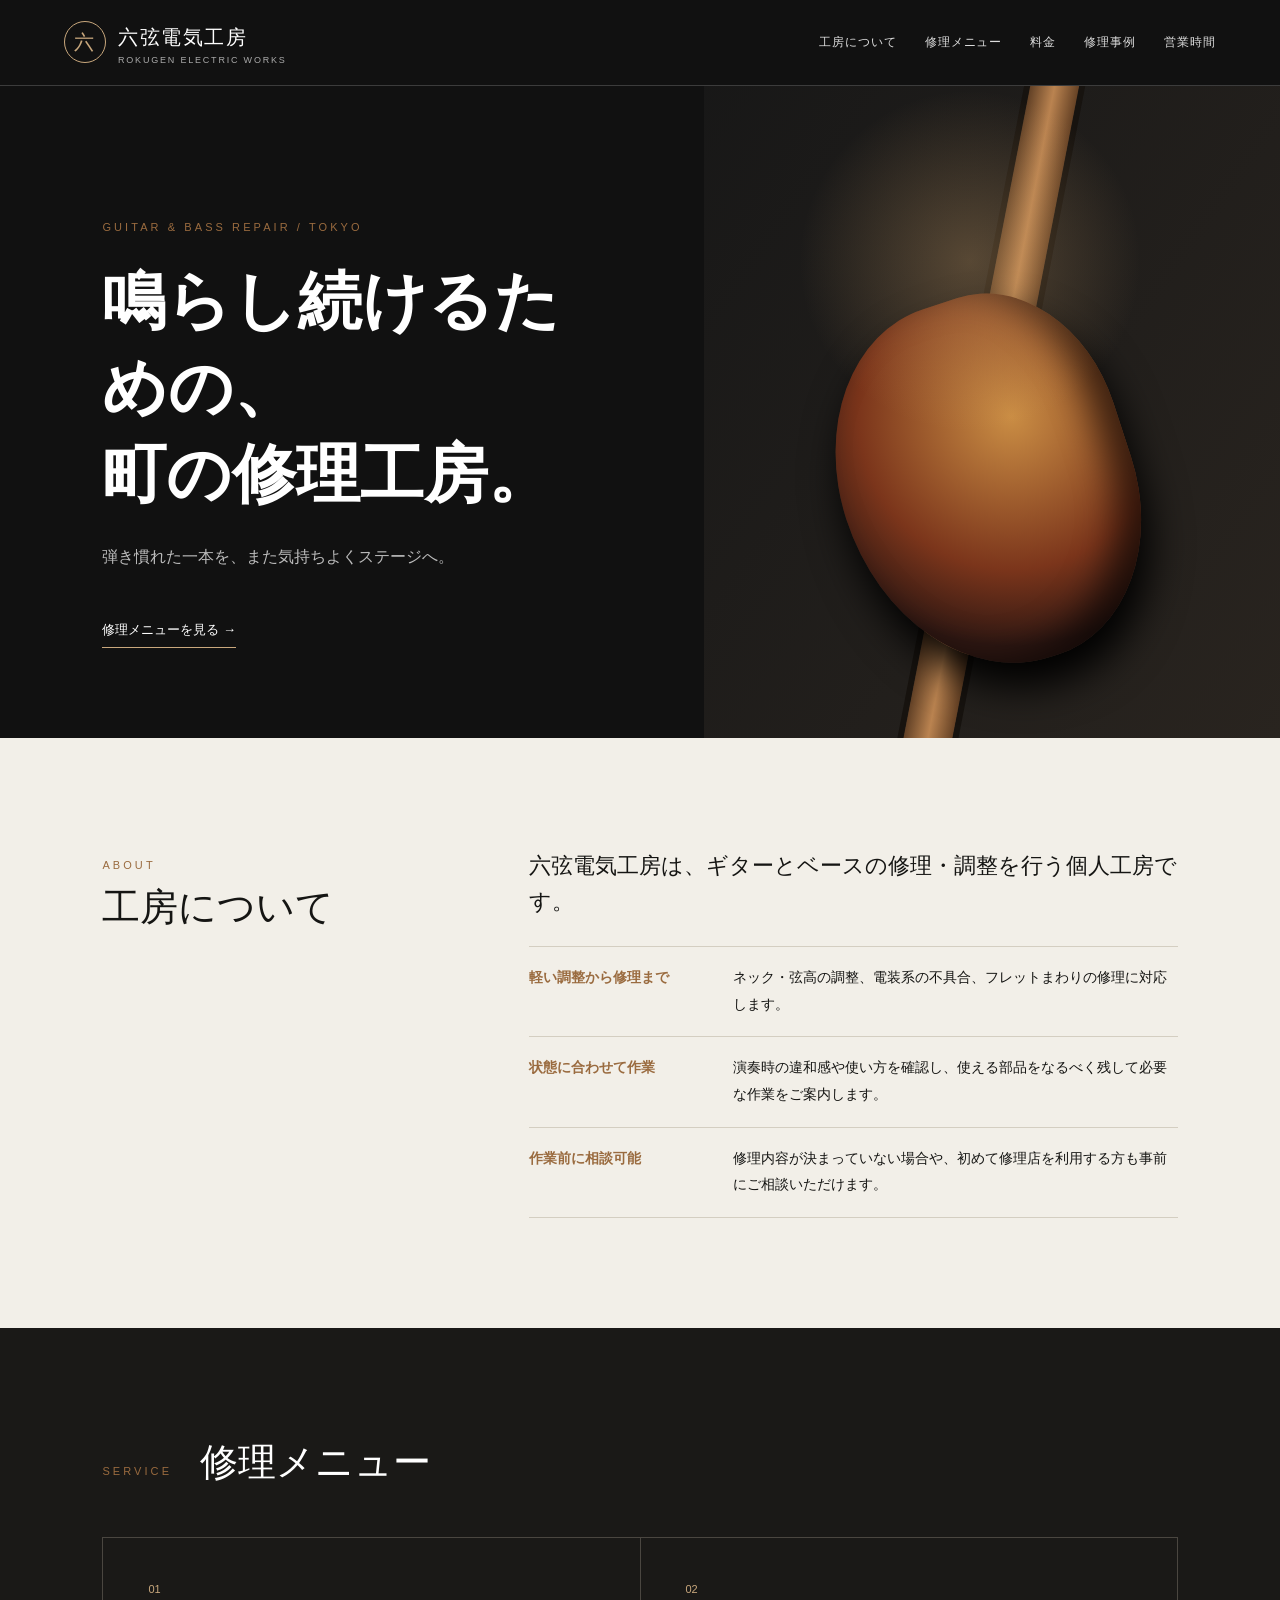
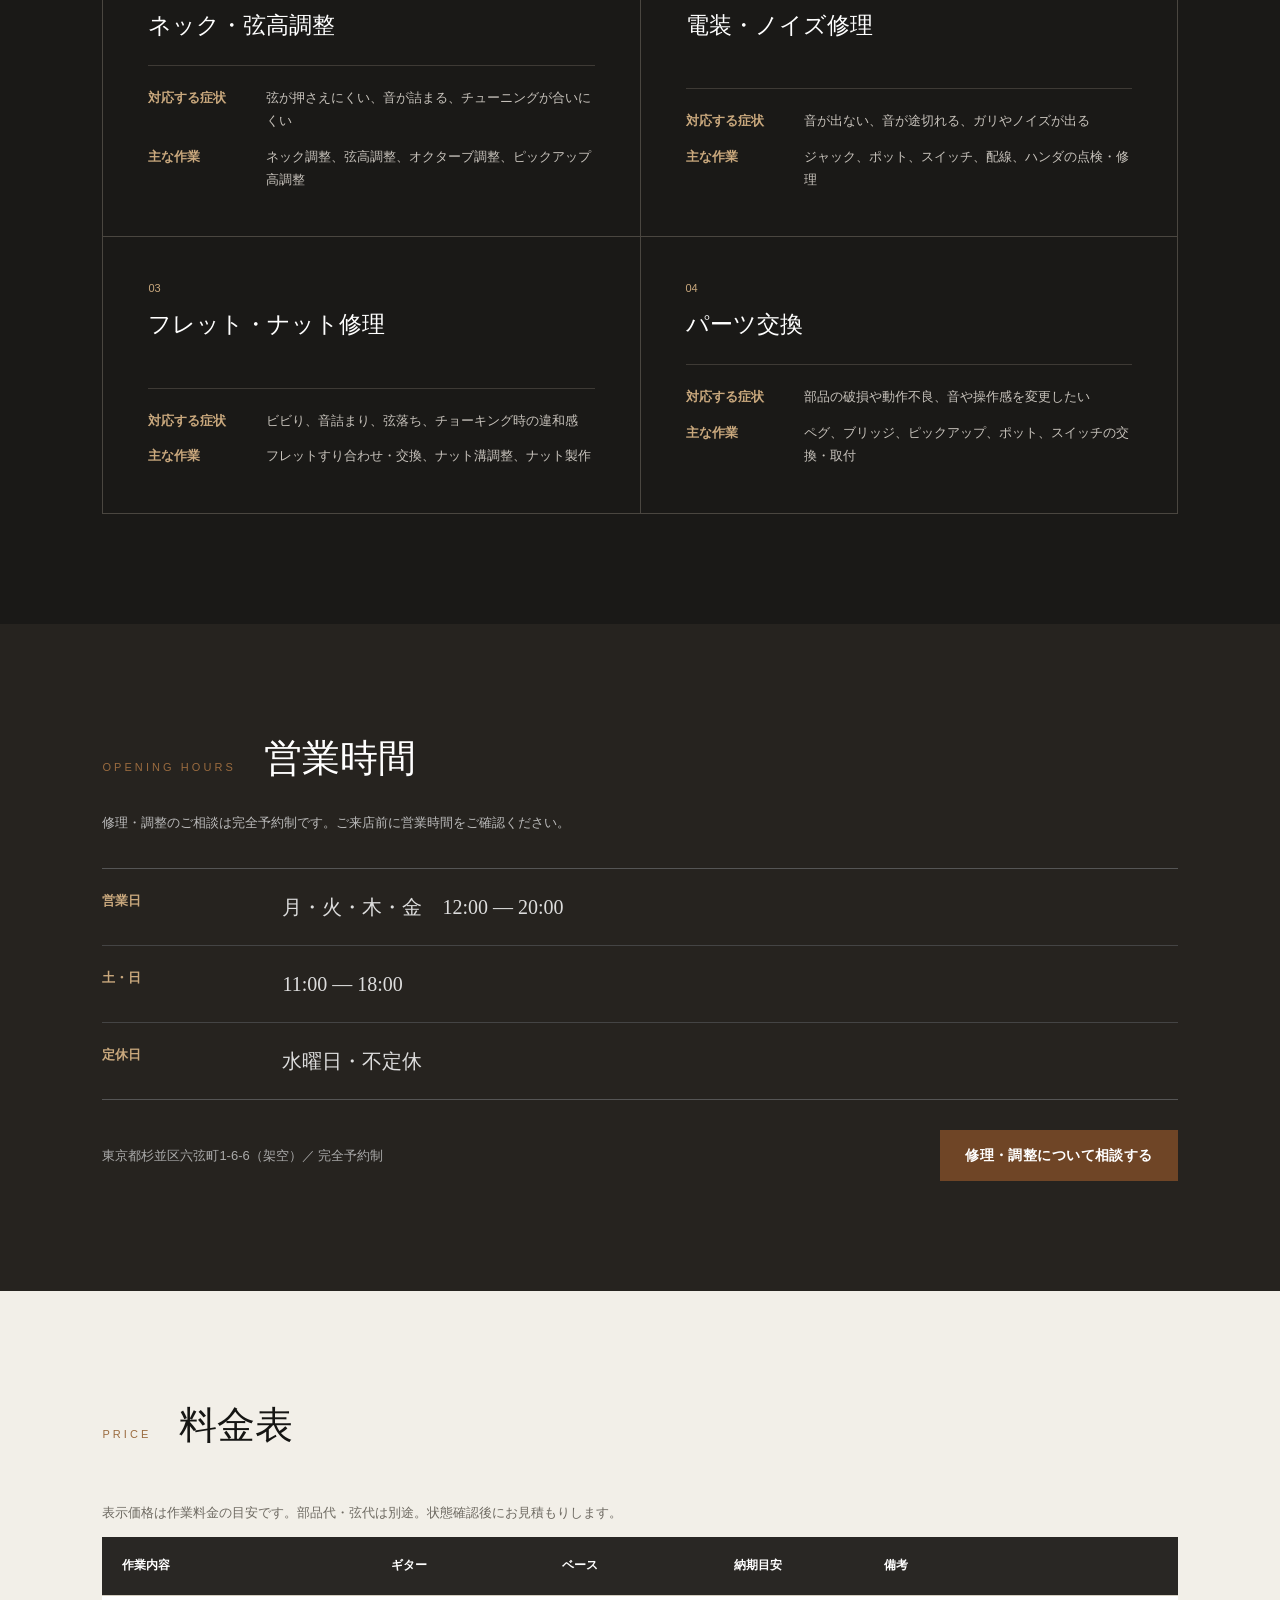
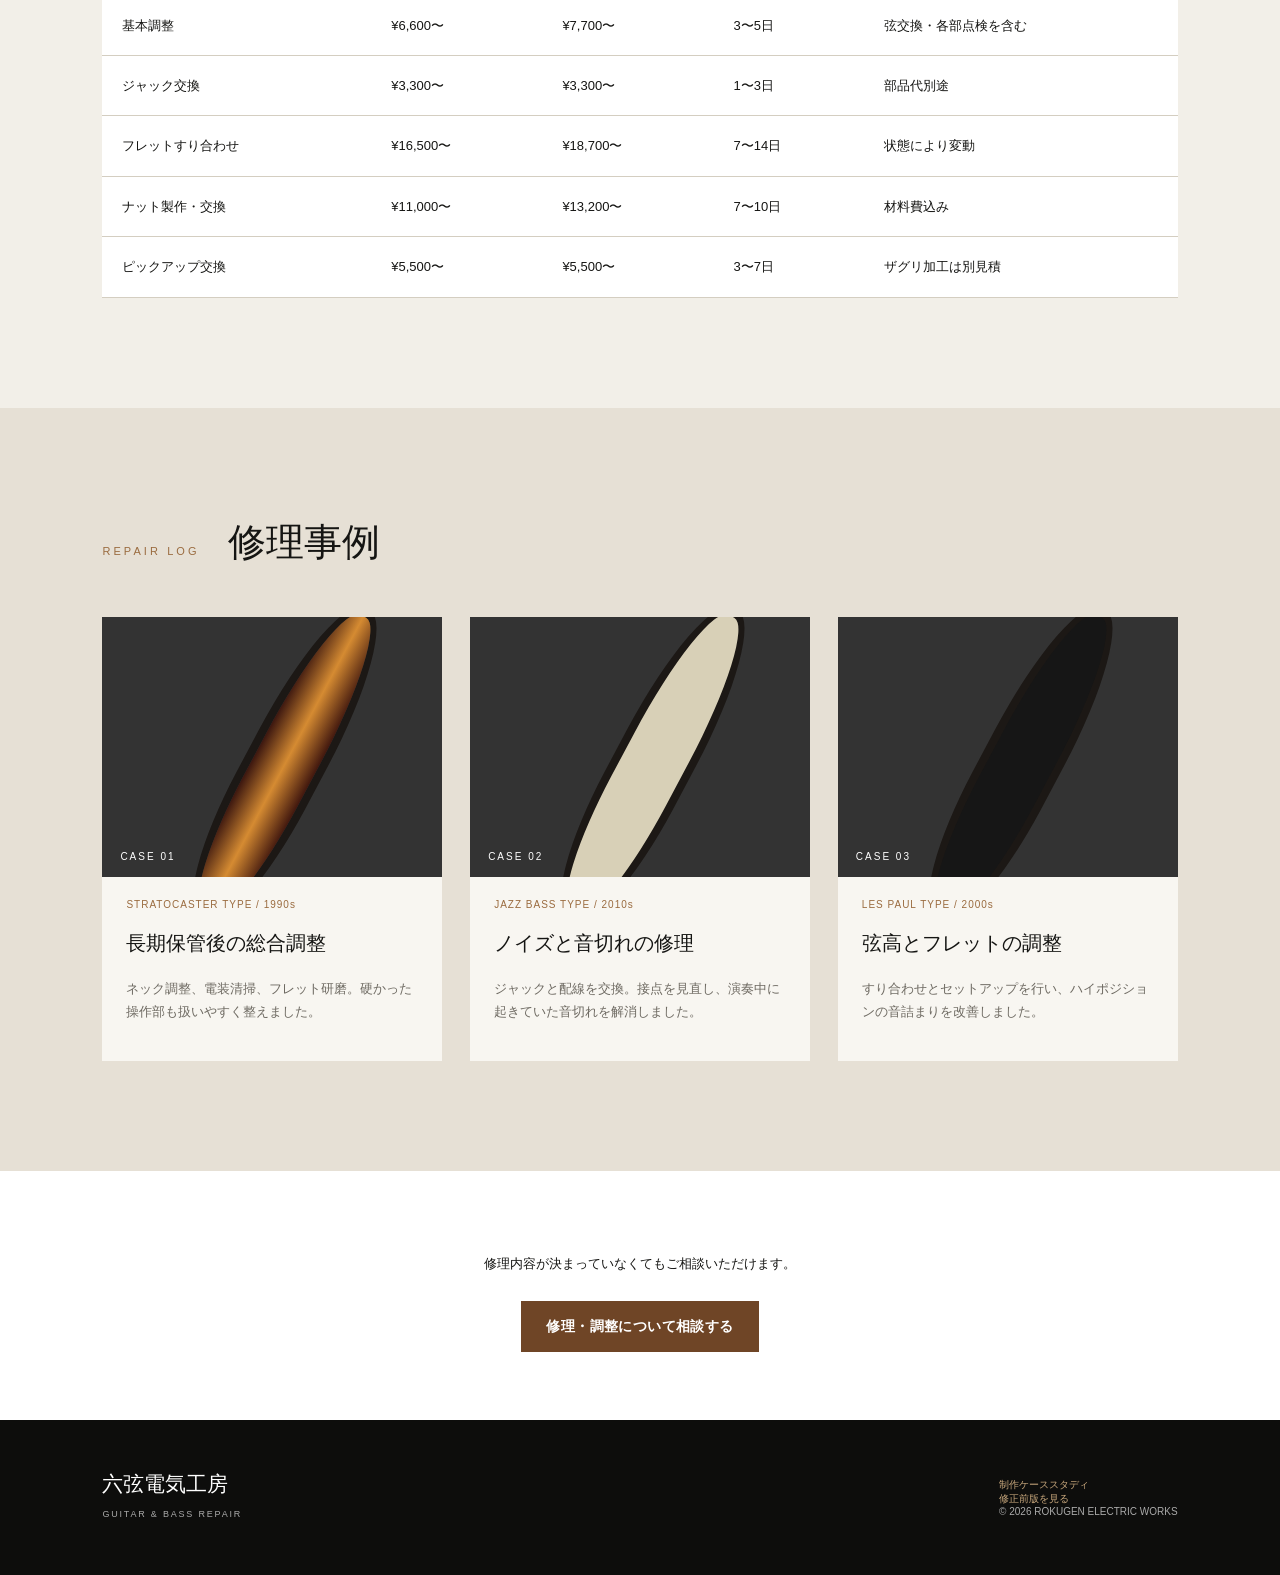
==== index.html @ 156c07ff "Publish final Rokugen Denki portfolio" ====
<!doctype html>
<html lang="ja">
<head>
  <meta charset="utf-8">
  <meta name="viewport" content="width=device-width, initial-scale=1">
  <meta name="description" content="六弦電気工房はギター・ベースの修理と調整を行う架空の個人工房です。">
  <title>六弦電気工房｜ギター・ベース修理</title>
  <link rel="stylesheet" href="style.css">
  <style>footer a{color:#c9a87d;text-decoration:none}footer a:hover{text-decoration:underline}</style>
</head>
<body>
  <header class="site-header">
    <a class="brand" href="#top" aria-label="六弦電気工房 ホーム">
      <span class="brand-mark" aria-hidden="true">六</span>
      <span>六弦電気工房<small>ROKUGEN ELECTRIC WORKS</small></span>
    </a>
    <button class="menu-toggle" type="button" aria-controls="main-nav" aria-expanded="false">MENU</button>
    <nav id="main-nav" class="main-nav" aria-label="メインメニュー">
      <a href="#about">工房について</a><a href="#services">修理メニュー</a><a href="#price">料金</a><a href="#works">修理事例</a><a href="#access">営業時間</a>
    </nav>
  </header>

  <main id="top">
    <section class="hero">
      <div class="hero-copy">
        <p class="eyebrow">GUITAR &amp; BASS REPAIR / TOKYO</p>
        <h1>鳴らし続けるための、<br>町の修理工房。</h1>
        <p>弾き慣れた一本を、また気持ちよくステージへ。</p>
        <a class="hero-link" href="#services">修理メニューを見る →</a>
      </div>
      <div class="hero-visual" role="img" aria-label="作業台に置かれたギターをイメージした装飾">
        <span class="neck"></span><span class="body-shape"></span><span class="work-light"></span>
      </div>
    </section>

    <section id="about" class="section about">
      <div class="section-heading"><p>ABOUT</p><h2>工房について</h2></div>
      <div class="about-copy">
        <p class="about-lead">六弦電気工房は、ギターとベースの修理・調整を行う個人工房です。</p>
        <ul class="about-points">
          <li><strong>軽い調整から修理まで</strong><span>ネック・弦高の調整、電装系の不具合、フレットまわりの修理に対応します。</span></li>
          <li><strong>状態に合わせて作業</strong><span>演奏時の違和感や使い方を確認し、使える部品をなるべく残して必要な作業をご案内します。</span></li>
          <li><strong>作業前に相談可能</strong><span>修理内容が決まっていない場合や、初めて修理店を利用する方も事前にご相談いただけます。</span></li>
        </ul>
      </div>
    </section>

    <section id="services" class="section services">
      <div class="section-heading light"><p>SERVICE</p><h2>修理メニュー</h2></div>
      <div class="service-grid">
        <article><span>01</span><h3>ネック・弦高調整</h3><dl class="service-detail"><dt>対応する症状</dt><dd>弦が押さえにくい、音が詰まる、チューニングが合いにくい</dd><dt>主な作業</dt><dd>ネック調整、弦高調整、オクターブ調整、ピックアップ高調整</dd></dl></article>
        <article><span>02</span><h3>電装・ノイズ修理</h3><dl class="service-detail"><dt>対応する症状</dt><dd>音が出ない、音が途切れる、ガリやノイズが出る</dd><dt>主な作業</dt><dd>ジャック、ポット、スイッチ、配線、ハンダの点検・修理</dd></dl></article>
        <article><span>03</span><h3>フレット・ナット修理</h3><dl class="service-detail"><dt>対応する症状</dt><dd>ビビり、音詰まり、弦落ち、チョーキング時の違和感</dd><dt>主な作業</dt><dd>フレットすり合わせ・交換、ナット溝調整、ナット製作</dd></dl></article>
        <article><span>04</span><h3>パーツ交換</h3><dl class="service-detail"><dt>対応する症状</dt><dd>部品の破損や動作不良、音や操作感を変更したい</dd><dt>主な作業</dt><dd>ペグ、ブリッジ、ピックアップ、ポット、スイッチの交換・取付</dd></dl></article>
      </div>
    </section>

    <section id="access" class="section access">
      <div class="section-heading light"><p>OPENING HOURS</p><h2>営業時間</h2></div>
      <p class="access-lead">修理・調整のご相談は完全予約制です。ご来店前に営業時間をご確認ください。</p>
      <div class="hours"><div><strong>営業日</strong><span>月・火・木・金　12:00 — 20:00</span></div><div><strong>土・日</strong><span>11:00 — 18:00</span></div><div><strong>定休日</strong><span>水曜日・不定休</span></div></div>
      <div class="access-actions">
        <p>東京都杉並区六弦町1-6-6（架空）／ 完全予約制</p>
        <a class="contact-button" href="mailto:info@example.com">修理・調整について相談する</a>
      </div>
    </section>

    <section id="price" class="section price-section">
      <div class="section-heading"><p>PRICE</p><h2>料金表</h2></div>
      <p class="section-note">表示価格は作業料金の目安です。部品代・弦代は別途。状態確認後にお見積もりします。</p>
      <table class="price-table">
        <thead><tr><th>作業内容</th><th>ギター</th><th>ベース</th><th>納期目安</th><th>備考</th></tr></thead>
        <tbody>
          <tr><td>基本調整</td><td>¥6,600〜</td><td>¥7,700〜</td><td>3〜5日</td><td>弦交換・各部点検を含む</td></tr>
          <tr><td>ジャック交換</td><td>¥3,300〜</td><td>¥3,300〜</td><td>1〜3日</td><td>部品代別途</td></tr>
          <tr><td>フレットすり合わせ</td><td>¥16,500〜</td><td>¥18,700〜</td><td>7〜14日</td><td>状態により変動</td></tr>
          <tr><td>ナット製作・交換</td><td>¥11,000〜</td><td>¥13,200〜</td><td>7〜10日</td><td>材料費込み</td></tr>
          <tr><td>ピックアップ交換</td><td>¥5,500〜</td><td>¥5,500〜</td><td>3〜7日</td><td>ザグリ加工は別見積</td></tr>
        </tbody>
      </table>
    </section>

    <section id="works" class="section works">
      <div class="section-heading"><p>REPAIR LOG</p><h2>修理事例</h2></div>
      <div class="works-grid">
        <article><div class="work-photo sunburst"><span>CASE 01</span></div><p class="work-meta">STRATOCASTER TYPE / 1990s</p><h3>長期保管後の総合調整</h3><p>ネック調整、電装清掃、フレット研磨。硬かった操作部も扱いやすく整えました。</p></article>
        <article><div class="work-photo bass"><span>CASE 02</span></div><p class="work-meta">JAZZ BASS TYPE / 2010s</p><h3>ノイズと音切れの修理</h3><p>ジャックと配線を交換。接点を見直し、演奏中に起きていた音切れを解消しました。</p></article>
        <article><div class="work-photo black"><span>CASE 03</span></div><p class="work-meta">LES PAUL TYPE / 2000s</p><h3>弦高とフレットの調整</h3><p>すり合わせとセットアップを行い、ハイポジションの音詰まりを改善しました。</p></article>
      </div>
    </section>

    <section class="contact">
      <p>修理内容が決まっていなくてもご相談いただけます。</p>
      <a class="contact-button" href="mailto:info@example.com">修理・調整について相談する</a>
    </section>
  </main>

  <footer><div><strong>六弦電気工房</strong><small>GUITAR &amp; BASS REPAIR</small></div><p><a href="case-study.html">制作ケーススタディ</a><br><a href="before/index.html">修正前版を見る</a><br>© 2026 ROKUGEN ELECTRIC WORKS</p></footer>
  <script src="script.js"></script>
</body>
</html>
---- style.css ----
:root{--ink:#151513;--paper:#f2efe8;--wood:#9a6b3f;--tan:#c9a87d;--line:#d4cec1;--muted:#6e6a62}*{box-sizing:border-box}html{scroll-behavior:smooth}body{margin:0;background:var(--paper);color:var(--ink);font-family:"Hiragino Kaku Gothic ProN","Yu Gothic",sans-serif;line-height:1.8}.site-header{height:86px;padding:0 5vw;display:flex;align-items:center;justify-content:space-between;border-bottom:1px solid rgba(255,255,255,.18);background:#111;color:#fff;position:absolute;z-index:10;width:100%}.brand{display:flex;align-items:center;gap:12px;color:#fff;text-decoration:none;font-family:serif;font-size:20px;letter-spacing:.08em}.brand-mark{display:grid;place-items:center;width:42px;height:42px;border:1px solid var(--tan);border-radius:50%;color:var(--tan)}.brand small{display:block;font:9px/1.2 Arial,sans-serif;letter-spacing:.2em;color:#aaa}.main-nav{display:flex;gap:28px}.main-nav a{color:#ddd;text-decoration:none;font-size:12px;letter-spacing:.08em}.main-nav a:hover{color:var(--tan)}.menu-toggle{display:none}.hero{min-height:720px;background:#111;color:#fff;display:grid;grid-template-columns:1.1fr .9fr;overflow:hidden}.hero-copy{padding:210px 8vw 90px;position:relative;z-index:2}.eyebrow,.section-heading p{font:11px/1.2 Arial,sans-serif;letter-spacing:.28em;color:var(--wood)}.hero h1{font-family:serif;font-size:clamp(42px,5vw,72px);line-height:1.35;margin:25px 0}.hero-copy>p:not(.eyebrow){color:#bcbcbc}.hero-link{display:inline-block;margin-top:30px;color:#fff;text-decoration:none;border-bottom:1px solid var(--tan);font-size:13px;padding-bottom:5px}.hero-visual{position:relative;background:linear-gradient(125deg,#171717,#29241f)}.work-light{position:absolute;left:15%;top:11%;width:360px;height:360px;border-radius:50%;background:radial-gradient(circle,rgba(220,172,112,.3),transparent 67%)}.neck{position:absolute;left:48%;top:-8%;width:48px;height:110%;background:linear-gradient(90deg,#624126,#ba8350,#664225);transform:rotate(11deg);box-shadow:0 0 0 6px #17130f}.body-shape{position:absolute;left:24%;bottom:70px;width:290px;height:370px;background:radial-gradient(circle at 65% 35%,#ca8d44,#7b351b 50%,#301813 75%);border-radius:50% 42% 47% 55%;transform:rotate(-18deg);box-shadow:inset -22px -12px 35px rgba(0,0,0,.6),0 25px 40px #000}.section{padding:110px 8vw}.section-heading{display:flex;align-items:baseline;gap:28px;margin-bottom:48px}.section-heading h2{font:38px/1.3 serif;margin:0}.section-heading.light h2{color:#fff}.about{display:grid;grid-template-columns:1fr 2fr;gap:8vw}.about .section-heading{display:block}.about-copy{max-width:720px;font-family:serif;font-size:16px;line-height:1.9}.about-lead{margin:0 0 26px;font-size:22px;line-height:1.65}.about-points{list-style:none;margin:0;padding:0;border-top:1px solid var(--line)}.about-points li{display:grid;grid-template-columns:180px minmax(0,1fr);gap:24px;padding:18px 0;border-bottom:1px solid var(--line)}.about-points strong{font-size:14px;color:var(--wood)}.about-points span{font-size:14px}.services{background:#1a1917}.service-grid{display:grid;grid-template-columns:repeat(2,1fr);border-top:1px solid #4a4640;border-left:1px solid #4a4640}.service-grid article{display:flex;flex-direction:column;padding:45px;border-right:1px solid #4a4640;border-bottom:1px solid #4a4640;color:#bbb}.service-grid>article>span{font:11px Arial;color:var(--tan)}.service-grid h3{color:#fff;font:23px serif;margin:15px 0 24px}.service-detail{display:grid;grid-template-columns:100px minmax(0,1fr);gap:12px 18px;margin:auto 0 0;padding-top:20px;border-top:1px solid #3e3a35;font-size:13px}.service-detail dt{color:var(--tan);font-weight:700}.service-detail dd{margin:0;color:#c8c3bc}.section-note{color:var(--muted);font-size:13px}.price-table{width:100%;border-collapse:collapse;background:#fff;min-width:900px}.price-table th,.price-table td{padding:18px 20px;text-align:left;border-bottom:1px solid var(--line);white-space:nowrap}.price-table th{background:#292724;color:#fff;font-size:12px}.price-table td{font-size:13px}.works{background:#e6e0d5}.works-grid{display:grid;grid-template-columns:repeat(3,1fr);gap:28px}.works-grid article{background:#f8f6f1;padding-bottom:25px}.works-grid article>p,.works-grid h3{margin-left:24px;margin-right:24px}.work-photo{height:260px;position:relative;overflow:hidden;background:#333}.work-photo:before{content:"";position:absolute;width:62px;height:330px;left:45%;top:-20px;border-radius:45% 45% 40% 40%;transform:rotate(28deg);box-shadow:0 0 0 8px #1c1815}.work-photo.sunburst:before{background:linear-gradient(90deg,#3b160f,#d58b32,#41170e)}.work-photo.bass:before{background:#d8d0b7}.work-photo.black:before{background:#161616}.work-photo span{position:absolute;bottom:15px;left:18px;font:10px Arial;color:#fff;letter-spacing:.2em}.work-meta{font:10px Arial;color:var(--wood);letter-spacing:.1em;margin-top:22px}.works-grid h3{font:20px serif}.works-grid article>p:last-child{font-size:13px;color:var(--muted)}.access{background:#26231f;color:#ddd}.access-lead{max-width:650px;margin:-22px 0 34px;font-size:13px;color:#bbb}.hours{border-top:1px solid #555;border-bottom:1px solid #555;margin-bottom:30px}.hours div{display:grid;grid-template-columns:180px 1fr;padding:20px 0;border-bottom:1px solid #444}.hours div:last-child{border:0}.hours strong{font-size:13px;color:var(--tan)}.hours span{font-family:serif;font-size:20px}.access-actions{display:flex;align-items:center;justify-content:space-between;gap:30px}.access-actions p{margin:0;font-size:13px;color:#aaa}.contact{text-align:center;padding:68px;background:#fff}.contact p{font-size:13px}.contact-button{display:inline-flex;align-items:center;justify-content:center;min-height:46px;margin-top:12px;padding:12px 24px;background:#6f4526;color:#fff;border:1px solid #6f4526;text-decoration:none;font-size:14px;font-weight:700;letter-spacing:.03em}.contact-button:hover{background:#54331c;border-color:#54331c}.contact-button:focus-visible{outline:3px solid var(--tan);outline-offset:3px}.access-actions .contact-button{flex:0 0 auto;margin:0}footer{background:#0d0d0c;color:#aaa;padding:48px 8vw;display:flex;justify-content:space-between;align-items:end}footer strong{display:block;color:#fff;font:21px serif}footer small{font:9px Arial;letter-spacing:.2em}footer p{font:10px Arial}
@media(max-width:700px){.site-header{height:70px;padding:0 18px}.brand{font-size:16px}.brand-mark{width:34px;height:34px}.menu-toggle{display:block;min-width:57px;background:none;color:#fff;border:1px solid #777;padding:6px 9px;font-size:10px}.menu-toggle[aria-expanded="true"]{color:var(--tan);border-color:var(--tan)}.main-nav{display:none;position:absolute;top:70px;left:0;width:100%;padding:18px;background:#181818;flex-direction:column;gap:0;border-top:1px solid #3e3933;box-shadow:0 15px 25px rgba(0,0,0,.28)}.main-nav.open{display:flex}.main-nav a{display:block;padding:12px 5px;border-bottom:1px solid #333}.hero{min-height:620px;display:block;position:relative}.hero-copy{padding:150px 24px 80px}.hero h1{font-size:40px}.hero-visual{position:absolute;inset:0;opacity:.35}.body-shape{width:250px;height:330px;left:30%;bottom:30px}.section{padding:75px 22px}.section-heading{display:block;margin-bottom:32px}.section-heading h2{font-size:31px}.about{display:block}.about-copy{font-size:15px;line-height:1.85}.about-lead{font-size:19px;line-height:1.65;margin-bottom:22px}.about-points li{display:block;padding:16px 0}.about-points strong,.about-points span{display:block}.about-points strong{margin-bottom:5px}.service-grid{display:block}.service-grid article{padding:30px 25px}.service-detail{grid-template-columns:88px minmax(0,1fr);gap:10px 14px}.price-section{overflow:visible}.price-table{display:block;width:100%;min-width:0;background:transparent}.price-table thead{position:absolute;width:1px;height:1px;padding:0;margin:-1px;overflow:hidden;clip:rect(0,0,0,0);white-space:nowrap;border:0}.price-table tbody{display:grid;gap:16px}.price-table tr{display:block;background:#fff;border-top:4px solid #292724;box-shadow:0 2px 8px rgba(0,0,0,.08)}.price-table td{display:grid;grid-template-columns:92px minmax(0,1fr);gap:12px;width:100%;padding:11px 14px;white-space:normal;border-bottom:1px solid var(--line);font-size:13px}.price-table td:last-child{border-bottom:0}.price-table td::before{color:var(--wood);font-size:11px;font-weight:bold}.price-table td:nth-child(1)::before{content:"作業内容"}.price-table td:nth-child(2)::before{content:"ギター"}.price-table td:nth-child(3)::before{content:"ベース"}.price-table td:nth-child(4)::before{content:"納期目安"}.price-table td:nth-child(5)::before{content:"備考"}.works-grid{display:block}.works-grid article{margin-bottom:25px}.work-photo{height:230px}.access-lead{margin:-8px 0 26px}.hours div{grid-template-columns:78px minmax(0,1fr);gap:12px;padding:15px 0}.hours span{font-size:16px;line-height:1.65}.access-actions{display:block}.access-actions p{margin-bottom:20px}.contact{padding:52px 20px}.contact-button{width:100%;max-width:360px;min-height:52px;margin-left:auto;margin-right:auto;padding:13px 18px;font-size:14px}.access-actions .contact-button{display:flex;margin:0}footer{display:block;padding:42px 22px}footer p{margin-top:28px}}
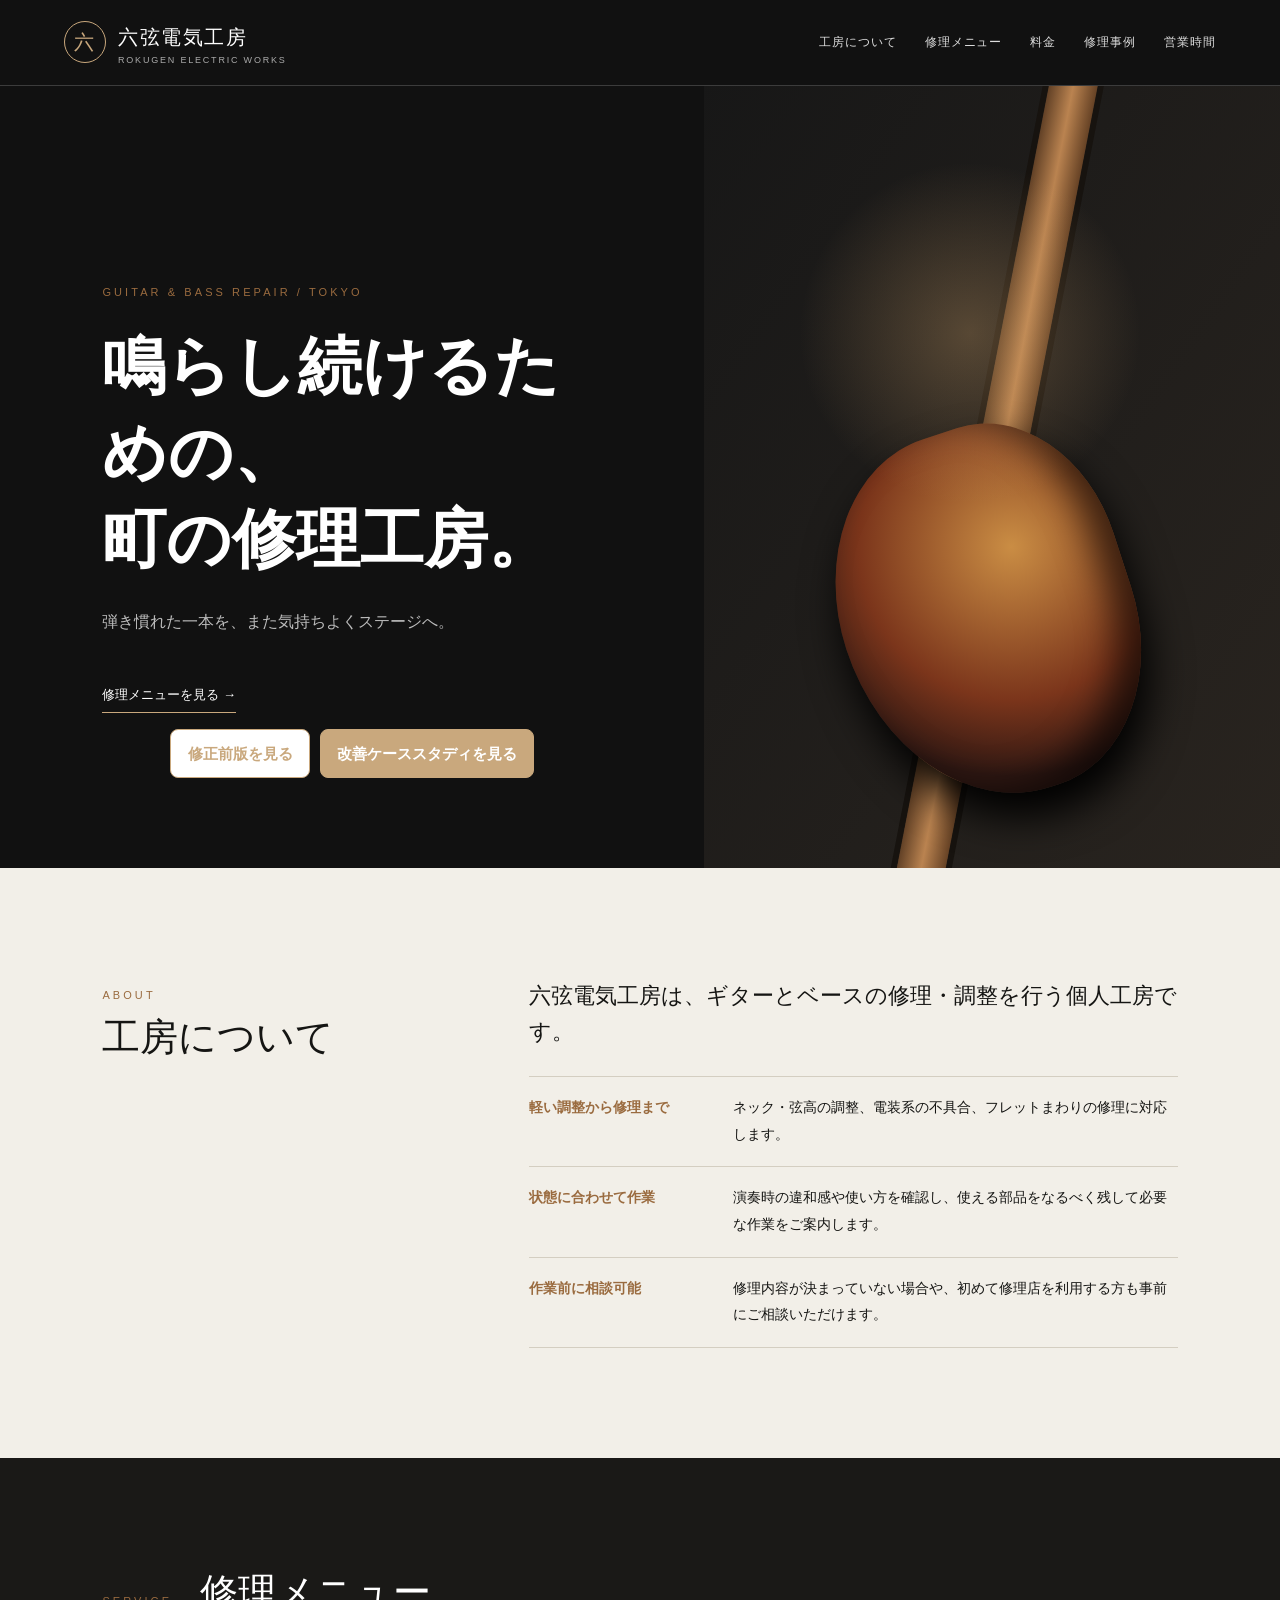
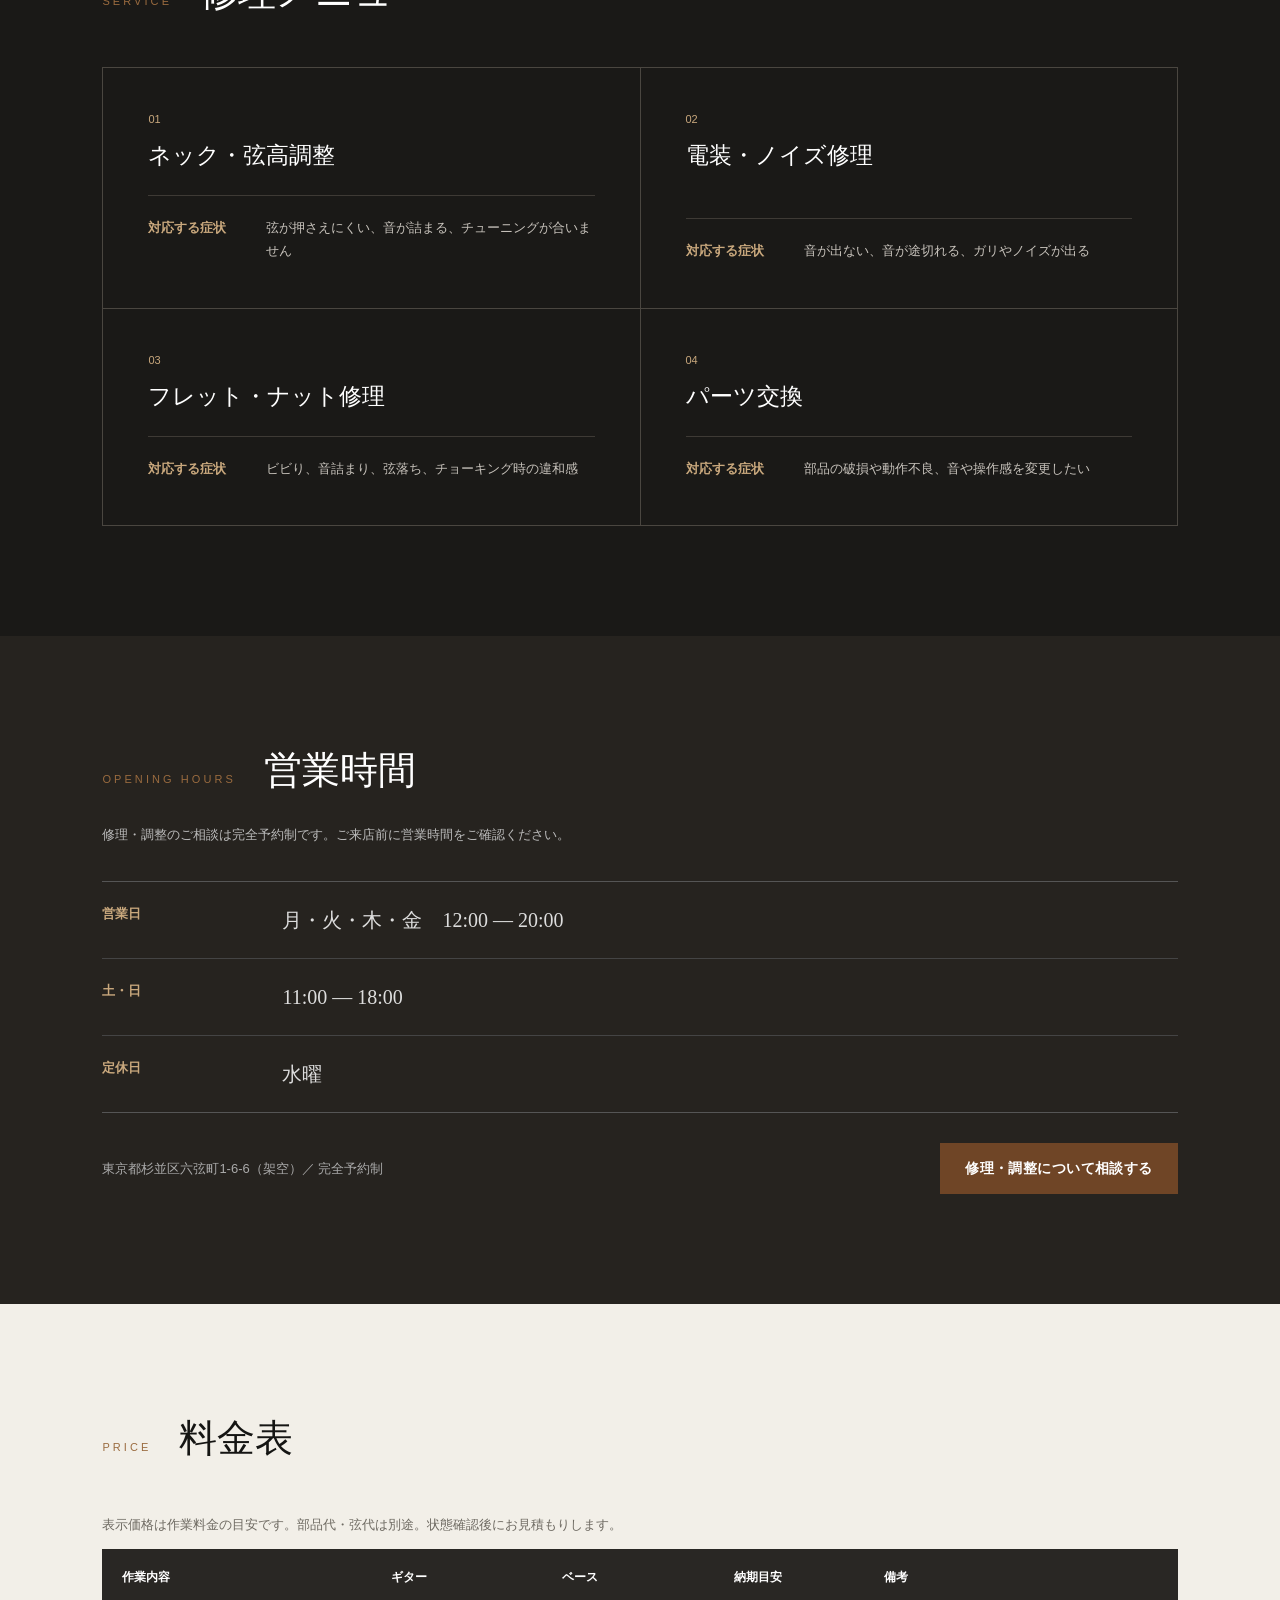
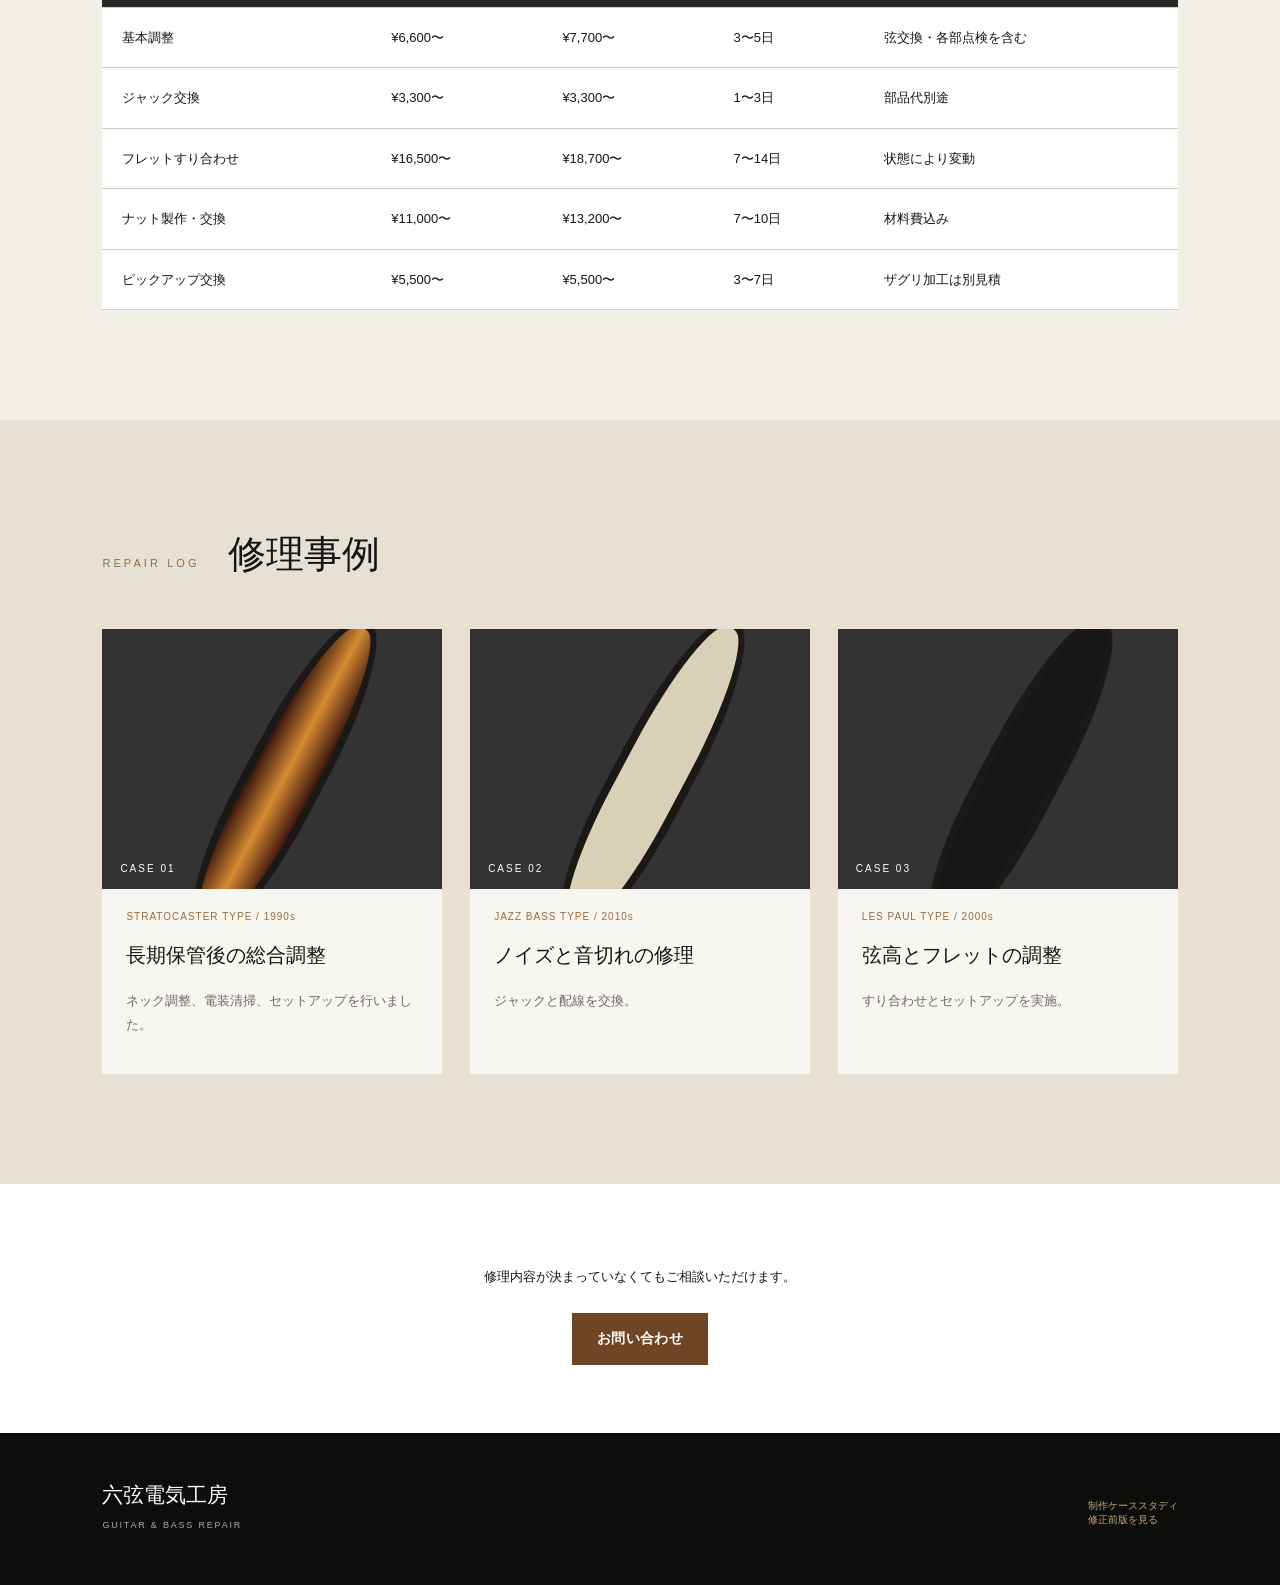
==== commit c87b020b: "Add mobile-friendly mini-nav and prominent buttons linking to Before and Case Study; inline CSS for " ====
--- a/index.html
+++ b/index.html
@@ -7,6 +7,19 @@
   <title>六弦電気工房｜ギター・ベース修理</title>
   <link rel="stylesheet" href="style.css">
   <style>footer a{color:#c9a87d;text-decoration:none}footer a:hover{text-decoration:underline}</style>
+  <style>
+    /* 小型共通ナビとボタン（ページ単位の上書きCSSを最小化） */
+    .mini-nav{display:flex;gap:8px;justify-content:center;padding:10px 16px}
+    .mini-nav a{display:inline-flex;align-items:center;justify-content:center;padding:8px 12px;border-radius:8px;border:1px solid var(--tan);text-decoration:none;color:var(--ink);font-weight:700;font-size:15px;min-height:44px}
+    .mini-nav a.active{background:var(--tan);color:#fff}
+    .hero-actions{display:flex;gap:10px;margin-top:16px;flex-wrap:wrap;justify-content:center}
+    .button{min-width:140px;min-height:46px;padding:10px 16px;display:inline-flex;align-items:center;justify-content:center;border:1px solid var(--tan);border-radius:8px;text-decoration:none;font-size:15px;font-weight:800}
+    .button-primary{background:var(--tan);color:#fff}
+    .button-secondary{background:#fff;color:var(--tan)}
+    .button:hover{filter:brightness(.96)}
+    .before-notice{background:#fff;padding:12px 14px;border-left:4px solid var(--tan);margin:12px 20px;border-radius:6px;font-weight:700;text-align:center}
+    @media(max-width:760px){.mini-nav a{padding:12px 16px;font-size:16px;min-height:48px}.button{min-height:48px;font-size:16px}}
+  </style>
 </head>
 <body>
   <header class="site-header">
@@ -20,6 +33,12 @@
     </nav>
   </header>
 
+  <nav class="mini-nav" aria-label="版切替ナビ">
+    <a href="index.html" class="active" aria-current="page">完成版</a>
+    <a href="before/index.html">修正前版</a>
+    <a href="case-study.html">ケーススタディ</a>
+  </nav>
+
   <main id="top">
     <section class="hero">
       <div class="hero-copy">
@@ -27,6 +46,10 @@
         <h1>鳴らし続けるための、<br>町の修理工房。</h1>
         <p>弾き慣れた一本を、また気持ちよくステージへ。</p>
         <a class="hero-link" href="#services">修理メニューを見る →</a>
+        <div class="hero-actions">
+          <a class="button button-secondary" href="before/index.html">修正前版を見る</a>
+          <a class="button button-primary" href="case-study.html">改善ケーススタディを見る</a>
+        </div>
       </div>
       <div class="hero-visual" role="img" aria-label="作業台に置かれたギターをイメージした装飾">
         <span class="neck"></span><span class="body-shape"></span><span class="work-light"></span>
@@ -48,17 +71,17 @@
     <section id="services" class="section services">
       <div class="section-heading light"><p>SERVICE</p><h2>修理メニュー</h2></div>
       <div class="service-grid">
-        <article><span>01</span><h3>ネック・弦高調整</h3><dl class="service-detail"><dt>対応する症状</dt><dd>弦が押さえにくい、音が詰まる、チューニングが合いにくい</dd><dt>主な作業</dt><dd>ネック調整、弦高調整、オクターブ調整、ピックアップ高調整</dd></dl></article>
-        <article><span>02</span><h3>電装・ノイズ修理</h3><dl class="service-detail"><dt>対応する症状</dt><dd>音が出ない、音が途切れる、ガリやノイズが出る</dd><dt>主な作業</dt><dd>ジャック、ポット、スイッチ、配線、ハンダの点検・修理</dd></dl></article>
-        <article><span>03</span><h3>フレット・ナット修理</h3><dl class="service-detail"><dt>対応する症状</dt><dd>ビビり、音詰まり、弦落ち、チョーキング時の違和感</dd><dt>主な作業</dt><dd>フレットすり合わせ・交換、ナット溝調整、ナット製作</dd></dl></article>
-        <article><span>04</span><h3>パーツ交換</h3><dl class="service-detail"><dt>対応する症状</dt><dd>部品の破損や動作不良、音や操作感を変更したい</dd><dt>主な作業</dt><dd>ペグ、ブリッジ、ピックアップ、ポット、スイッチの交換・取付</dd></dl></article>
+        <article><span>01</span><h3>ネック・弦高調整</h3><dl class="service-detail"><dt>対応する症状</dt><dd>弦が押さえにくい、音が詰まる、チューニングが合いません</dd></dl></article>
+        <article><span>02</span><h3>電装・ノイズ修理</h3><dl class="service-detail"><dt>対応する症状</dt><dd>音が出ない、音が途切れる、ガリやノイズが出る</dd></dl></article>
+        <article><span>03</span><h3>フレット・ナット修理</h3><dl class="service-detail"><dt>対応する症状</dt><dd>ビビり、音詰まり、弦落ち、チョーキング時の違和感</dd></dl></article>
+        <article><span>04</span><h3>パーツ交換</h3><dl class="service-detail"><dt>対応する症状</dt><dd>部品の破損や動作不良、音や操作感を変更したい</dd></dl></article>
       </div>
     </section>
 
     <section id="access" class="section access">
       <div class="section-heading light"><p>OPENING HOURS</p><h2>営業時間</h2></div>
       <p class="access-lead">修理・調整のご相談は完全予約制です。ご来店前に営業時間をご確認ください。</p>
-      <div class="hours"><div><strong>営業日</strong><span>月・火・木・金　12:00 — 20:00</span></div><div><strong>土・日</strong><span>11:00 — 18:00</span></div><div><strong>定休日</strong><span>水曜日・不定休</span></div></div>
+      <div class="hours"><div><strong>営業日</strong><span>月・火・木・金　12:00 — 20:00</span></div><div><strong>土・日</strong><span>11:00 — 18:00</span></div><div><strong>定休日</strong><span>水曜</span></div></div>
       <div class="access-actions">
         <p>東京都杉並区六弦町1-6-6（架空）／ 完全予約制</p>
         <a class="contact-button" href="mailto:info@example.com">修理・調整について相談する</a>
@@ -83,19 +106,19 @@
     <section id="works" class="section works">
       <div class="section-heading"><p>REPAIR LOG</p><h2>修理事例</h2></div>
       <div class="works-grid">
-        <article><div class="work-photo sunburst"><span>CASE 01</span></div><p class="work-meta">STRATOCASTER TYPE / 1990s</p><h3>長期保管後の総合調整</h3><p>ネック調整、電装清掃、フレット研磨。硬かった操作部も扱いやすく整えました。</p></article>
-        <article><div class="work-photo bass"><span>CASE 02</span></div><p class="work-meta">JAZZ BASS TYPE / 2010s</p><h3>ノイズと音切れの修理</h3><p>ジャックと配線を交換。接点を見直し、演奏中に起きていた音切れを解消しました。</p></article>
-        <article><div class="work-photo black"><span>CASE 03</span></div><p class="work-meta">LES PAUL TYPE / 2000s</p><h3>弦高とフレットの調整</h3><p>すり合わせとセットアップを行い、ハイポジションの音詰まりを改善しました。</p></article>
+        <article><div class="work-photo sunburst"><span>CASE 01</span></div><p class="work-meta">STRATOCASTER TYPE / 1990s</p><h3>長期保管後の総合調整</h3><p>ネック調整、電装清掃、セットアップを行いました。</p></article>
+        <article><div class="work-photo bass"><span>CASE 02</span></div><p class="work-meta">JAZZ BASS TYPE / 2010s</p><h3>ノイズと音切れの修理</h3><p>ジャックと配線を交換。</p></article>
+        <article><div class="work-photo black"><span>CASE 03</span></div><p class="work-meta">LES PAUL TYPE / 2000s</p><h3>弦高とフレットの調整</h3><p>すり合わせとセットアップを実施。</p></article>
       </div>
     </section>
 
     <section class="contact">
       <p>修理内容が決まっていなくてもご相談いただけます。</p>
-      <a class="contact-button" href="mailto:info@example.com">修理・調整について相談する</a>
+      <a class="contact-button" href="mailto:info@example.com">お問い合わせ</a>
     </section>
   </main>
 
-  <footer><div><strong>六弦電気工房</strong><small>GUITAR &amp; BASS REPAIR</small></div><p><a href="case-study.html">制作ケーススタディ</a><br><a href="before/index.html">修正前版を見る</a><br>© 2026 ROKUGEN ELECTRIC WORKS</p></footer>
+  <footer><div><strong>六弦電気工房</strong><small>GUITAR &amp; BASS REPAIR</small></div><p><a href="case-study.html">制作ケーススタディ</a><br><a href="before/index.html">修正前版を見る</a></p>
   <script src="script.js"></script>
 </body>
 </html>
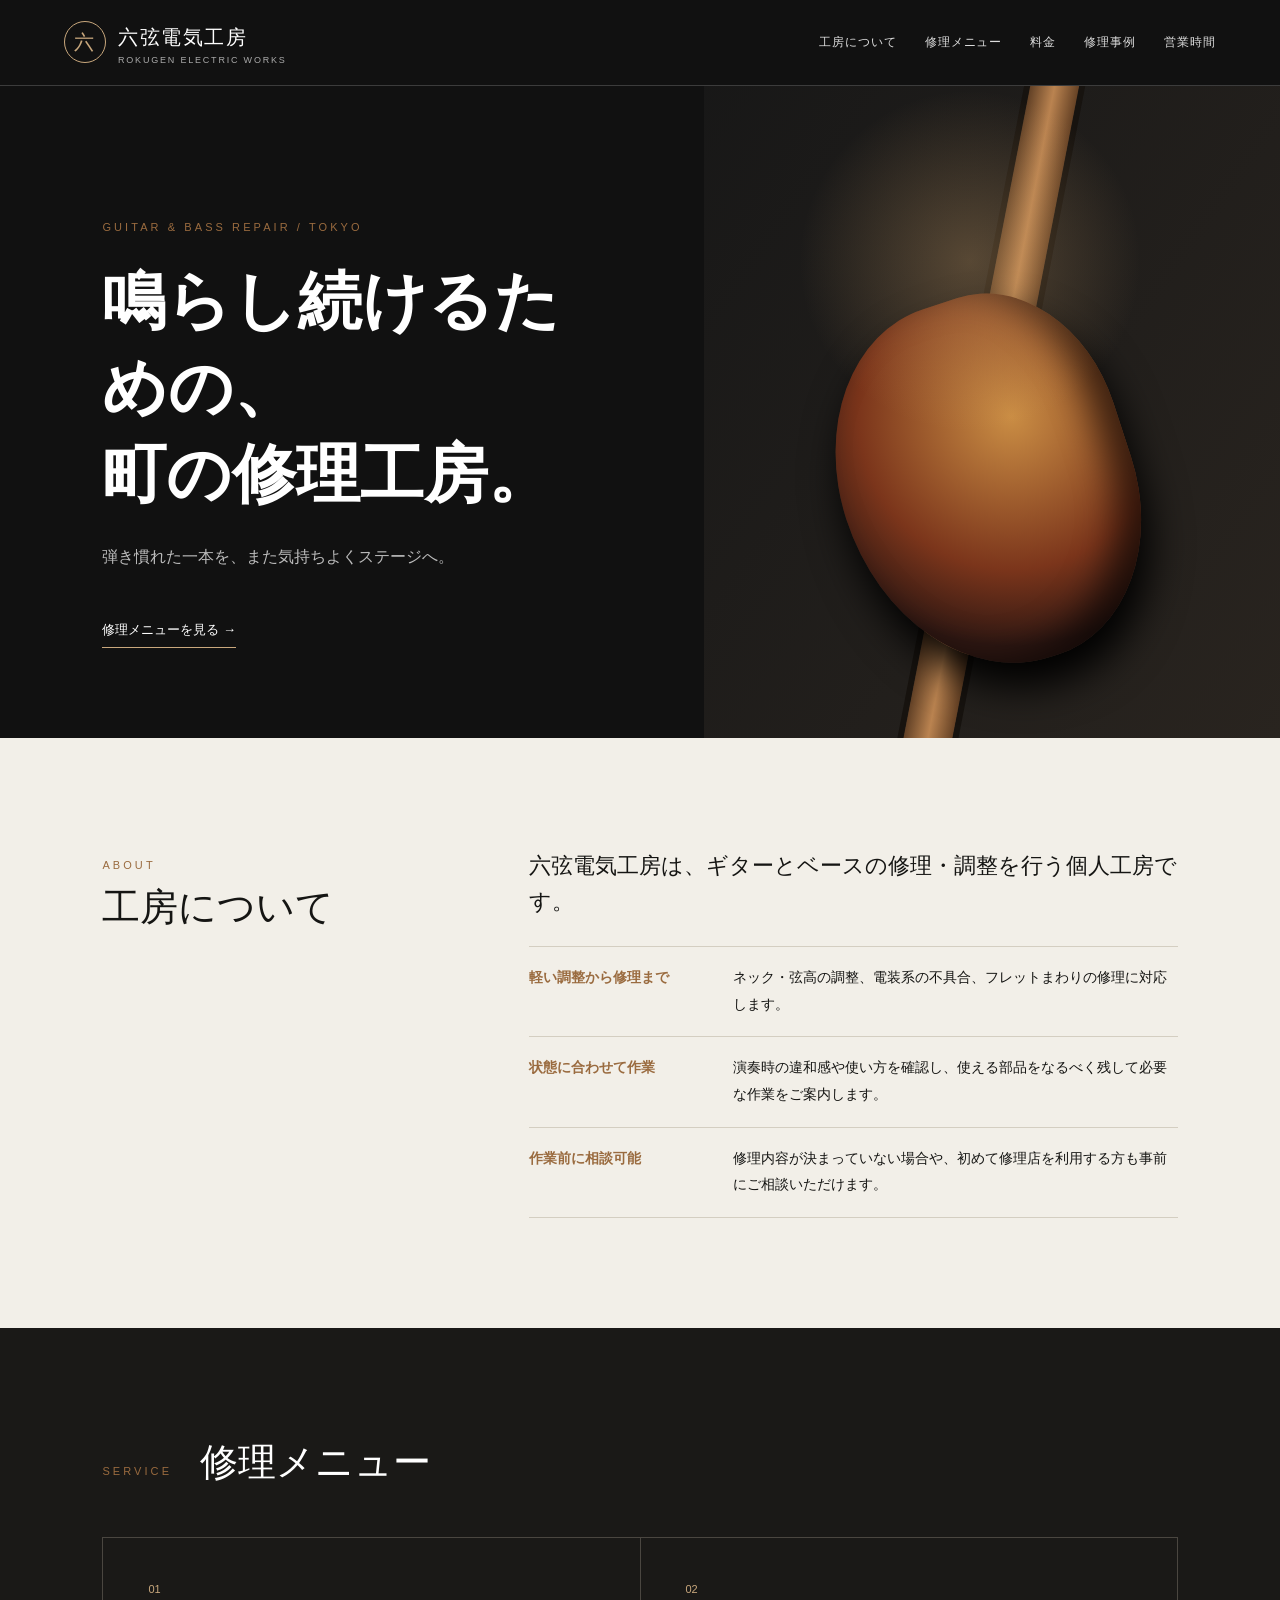
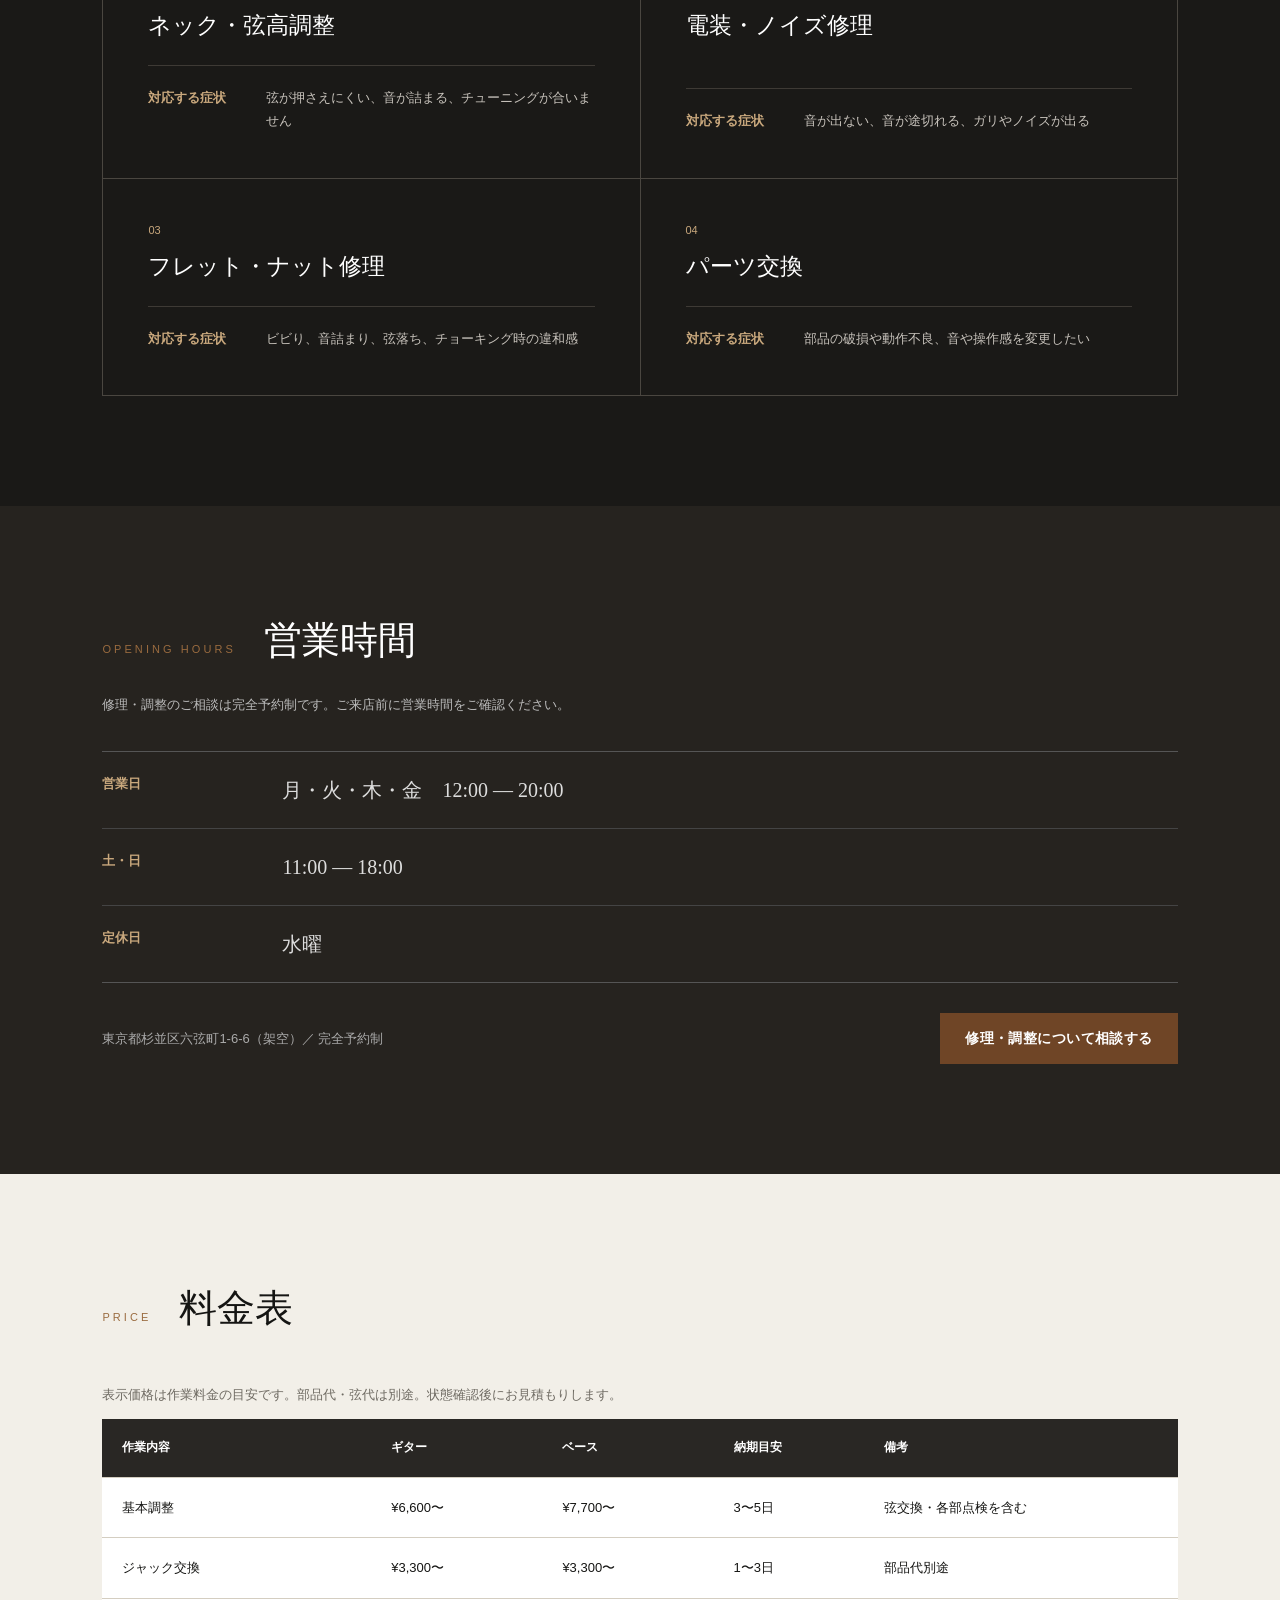
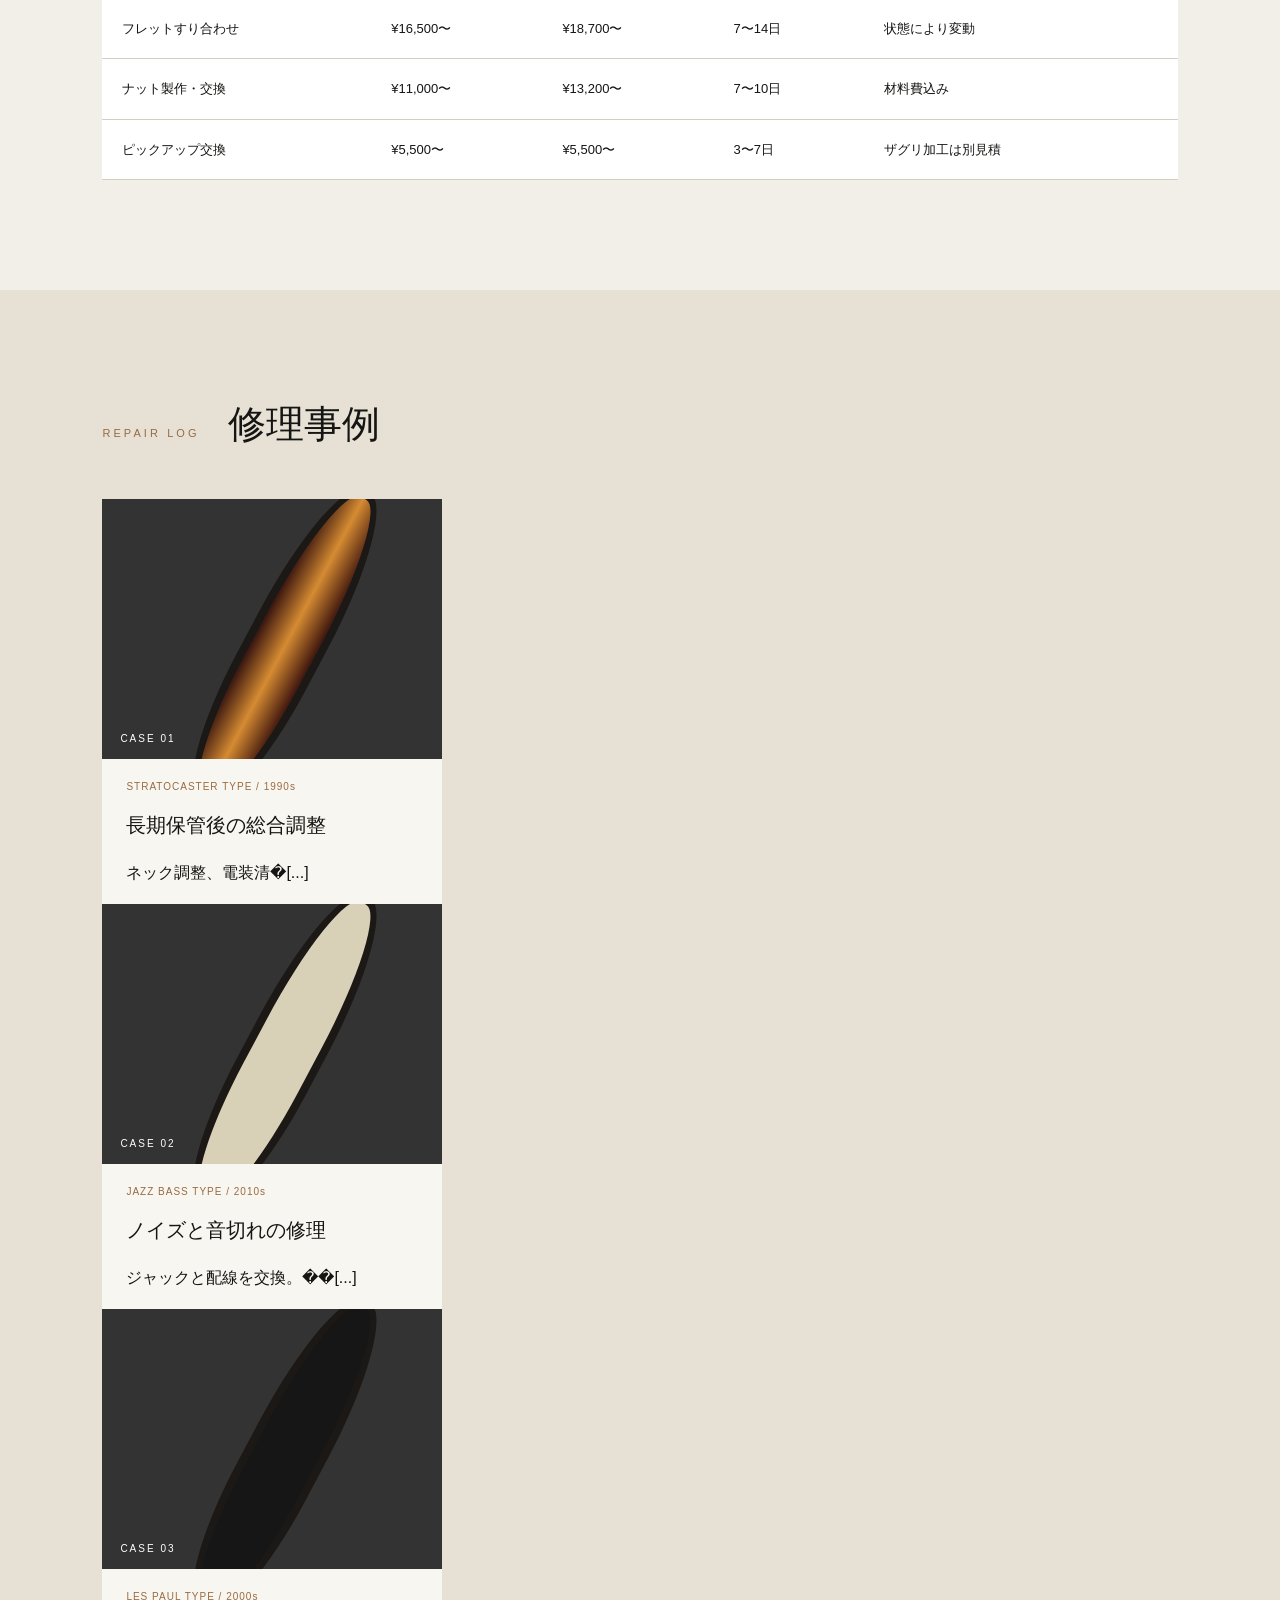
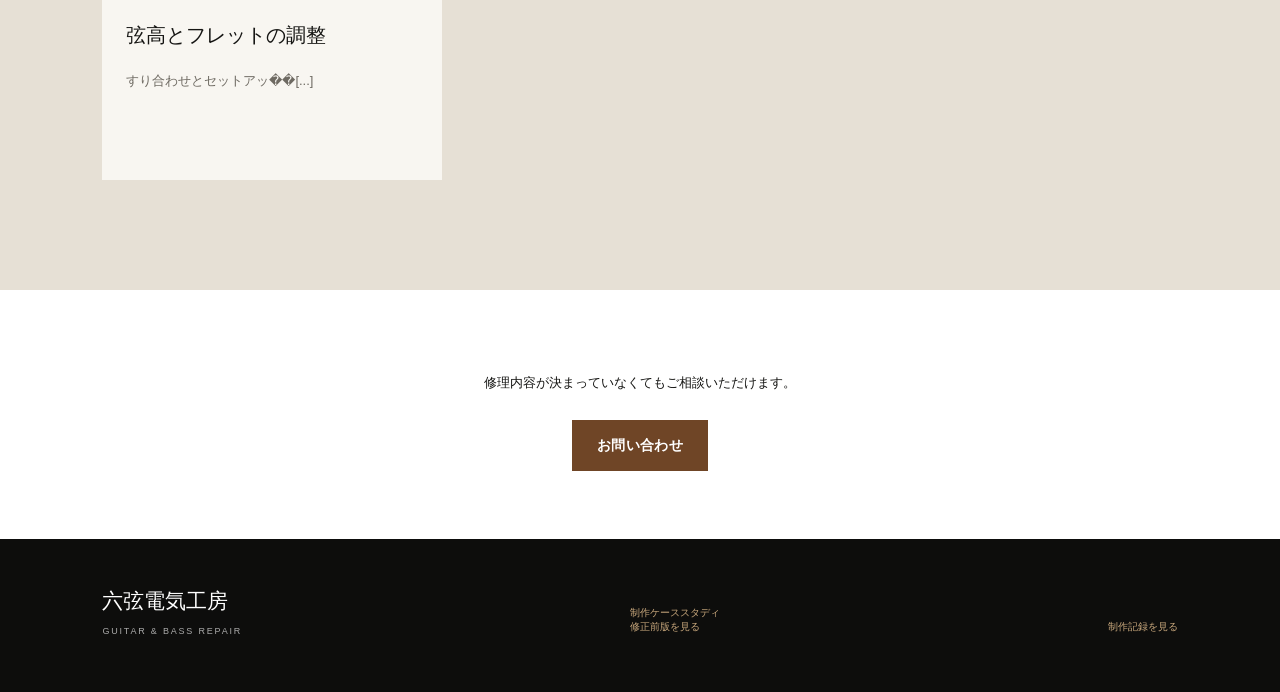
==== commit 2d8f7aab: "Revert: remove inline nav/buttons added earlier from index; restore first-view; add small footer cas" ====
--- a/index.html
+++ b/index.html
@@ -7,19 +7,6 @@
   <title>六弦電気工房｜ギター・ベース修理</title>
   <link rel="stylesheet" href="style.css">
   <style>footer a{color:#c9a87d;text-decoration:none}footer a:hover{text-decoration:underline}</style>
-  <style>
-    /* 小型共通ナビとボタン（ページ単位の上書きCSSを最小化） */
-    .mini-nav{display:flex;gap:8px;justify-content:center;padding:10px 16px}
-    .mini-nav a{display:inline-flex;align-items:center;justify-content:center;padding:8px 12px;border-radius:8px;border:1px solid var(--tan);text-decoration:none;color:var(--ink);font-weight:700;font-size:15px;min-height:44px}
-    .mini-nav a.active{background:var(--tan);color:#fff}
-    .hero-actions{display:flex;gap:10px;margin-top:16px;flex-wrap:wrap;justify-content:center}
-    .button{min-width:140px;min-height:46px;padding:10px 16px;display:inline-flex;align-items:center;justify-content:center;border:1px solid var(--tan);border-radius:8px;text-decoration:none;font-size:15px;font-weight:800}
-    .button-primary{background:var(--tan);color:#fff}
-    .button-secondary{background:#fff;color:var(--tan)}
-    .button:hover{filter:brightness(.96)}
-    .before-notice{background:#fff;padding:12px 14px;border-left:4px solid var(--tan);margin:12px 20px;border-radius:6px;font-weight:700;text-align:center}
-    @media(max-width:760px){.mini-nav a{padding:12px 16px;font-size:16px;min-height:48px}.button{min-height:48px;font-size:16px}}
-  </style>
 </head>
 <body>
   <header class="site-header">
@@ -33,12 +20,6 @@
     </nav>
   </header>
 
-  <nav class="mini-nav" aria-label="版切替ナビ">
-    <a href="index.html" class="active" aria-current="page">完成版</a>
-    <a href="before/index.html">修正前版</a>
-    <a href="case-study.html">ケーススタディ</a>
-  </nav>
-
   <main id="top">
     <section class="hero">
       <div class="hero-copy">
@@ -46,10 +27,6 @@
         <h1>鳴らし続けるための、<br>町の修理工房。</h1>
         <p>弾き慣れた一本を、また気持ちよくステージへ。</p>
         <a class="hero-link" href="#services">修理メニューを見る →</a>
-        <div class="hero-actions">
-          <a class="button button-secondary" href="before/index.html">修正前版を見る</a>
-          <a class="button button-primary" href="case-study.html">改善ケーススタディを見る</a>
-        </div>
       </div>
       <div class="hero-visual" role="img" aria-label="作業台に置かれたギターをイメージした装飾">
         <span class="neck"></span><span class="body-shape"></span><span class="work-light"></span>
@@ -106,9 +83,9 @@
     <section id="works" class="section works">
       <div class="section-heading"><p>REPAIR LOG</p><h2>修理事例</h2></div>
       <div class="works-grid">
-        <article><div class="work-photo sunburst"><span>CASE 01</span></div><p class="work-meta">STRATOCASTER TYPE / 1990s</p><h3>長期保管後の総合調整</h3><p>ネック調整、電装清掃、セットアップを行いました。</p></article>
-        <article><div class="work-photo bass"><span>CASE 02</span></div><p class="work-meta">JAZZ BASS TYPE / 2010s</p><h3>ノイズと音切れの修理</h3><p>ジャックと配線を交換。</p></article>
-        <article><div class="work-photo black"><span>CASE 03</span></div><p class="work-meta">LES PAUL TYPE / 2000s</p><h3>弦高とフレットの調整</h3><p>すり合わせとセットアップを実施。</p></article>
+        <article><div class="work-photo sunburst"><span>CASE 01</span></div><p class="work-meta">STRATOCASTER TYPE / 1990s</p><h3>長期保管後の総合調整</h3><p>ネック調整、電装清�[...]
+        <article><div class="work-photo bass"><span>CASE 02</span></div><p class="work-meta">JAZZ BASS TYPE / 2010s</p><h3>ノイズと音切れの修理</h3><p>ジャックと配線を交換。��[...]
+        <article><div class="work-photo black"><span>CASE 03</span></div><p class="work-meta">LES PAUL TYPE / 2000s</p><h3>弦高とフレットの調整</h3><p>すり合わせとセットアッ��[...]
       </div>
     </section>
 
@@ -118,7 +95,15 @@
     </section>
   </main>
 
-  <footer><div><strong>六弦電気工房</strong><small>GUITAR &amp; BASS REPAIR</small></div><p><a href="case-study.html">制作ケーススタディ</a><br><a href="before/index.html">修正前版を見る</a></p>
+  <footer>
+    <div><strong>六弦電気工房</strong><small>GUITAR &amp; BASS REPAIR</small></div>
+    <p>
+      <a href="case-study.html">制作ケーススタディ</a><br>
+      <a href="before/index.html">修正前版を見る</a>
+    </p>
+    <!-- 小型の制作記録リンク（フッターにだけ置く） -->
+    <p><a class="footer-case-link" href="case-study.html">制作記録を見る</a></p>
+  </footer>
   <script src="script.js"></script>
 </body>
 </html>
